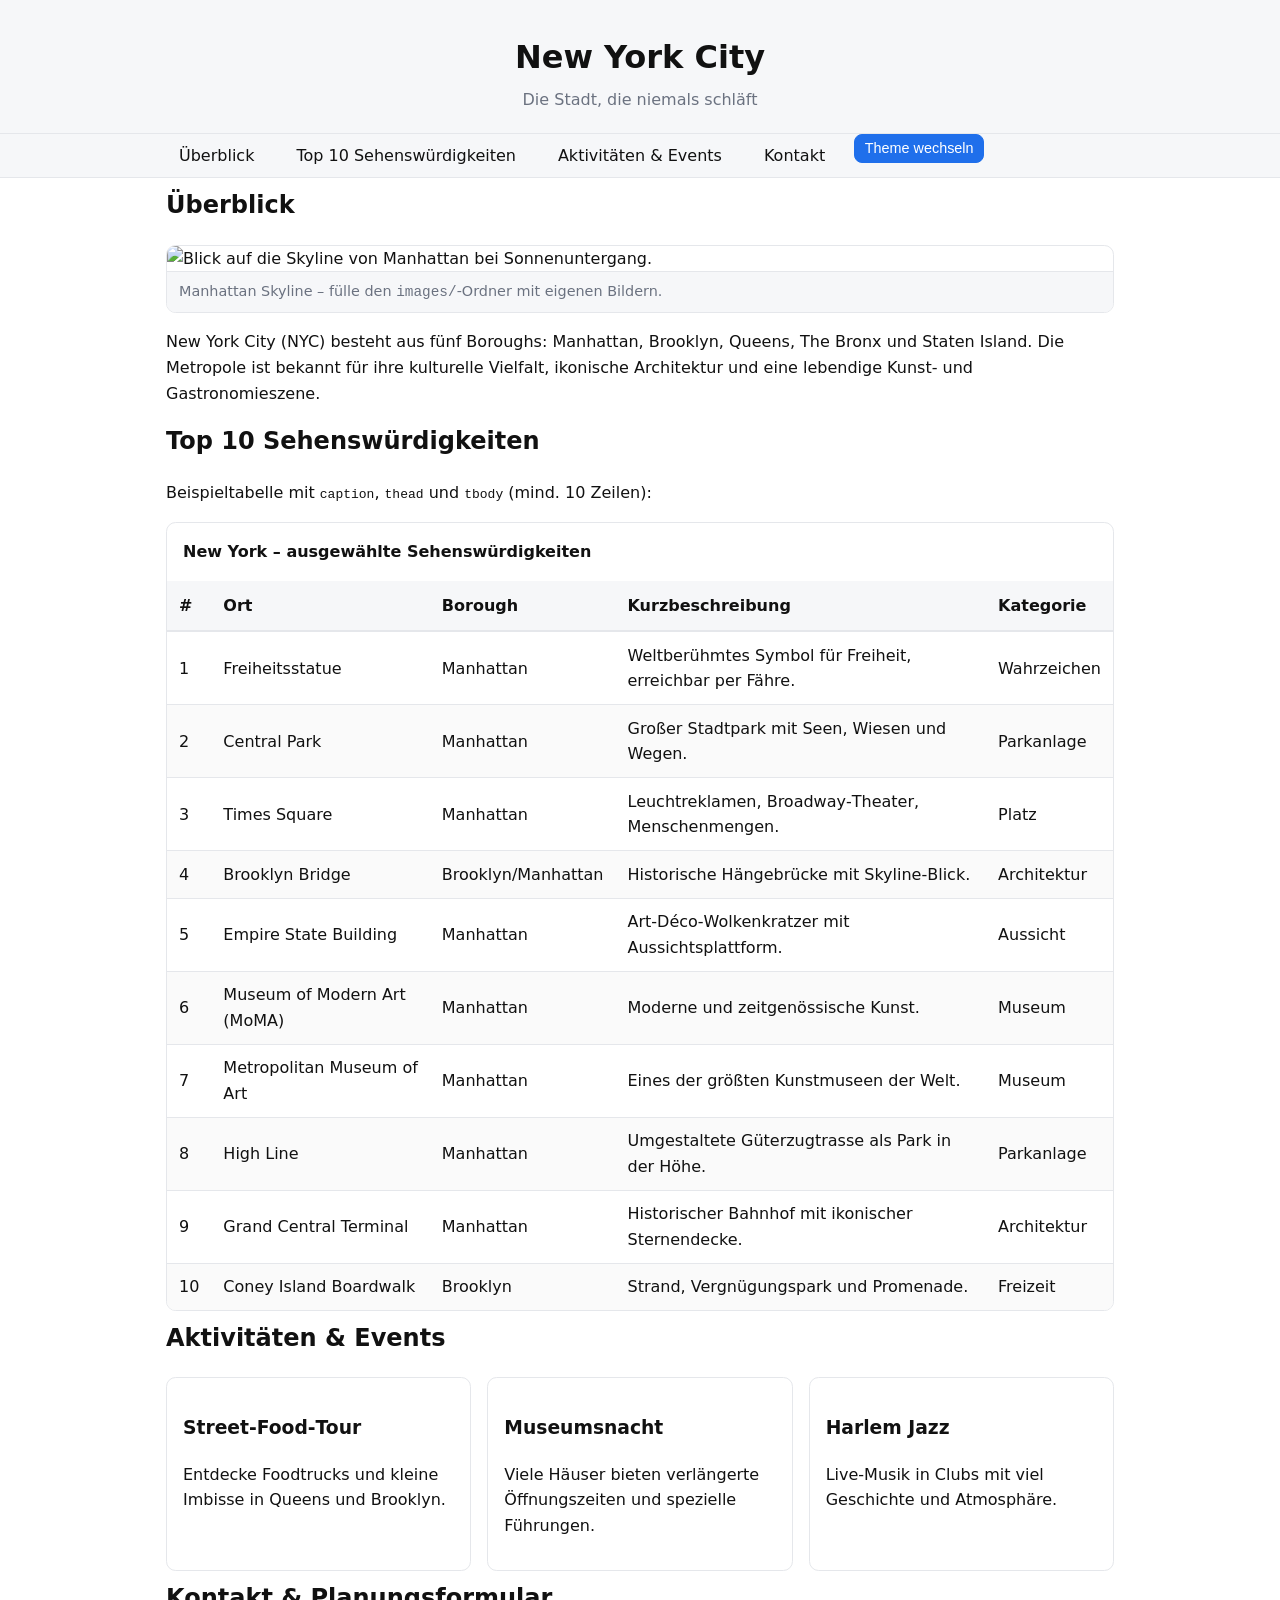
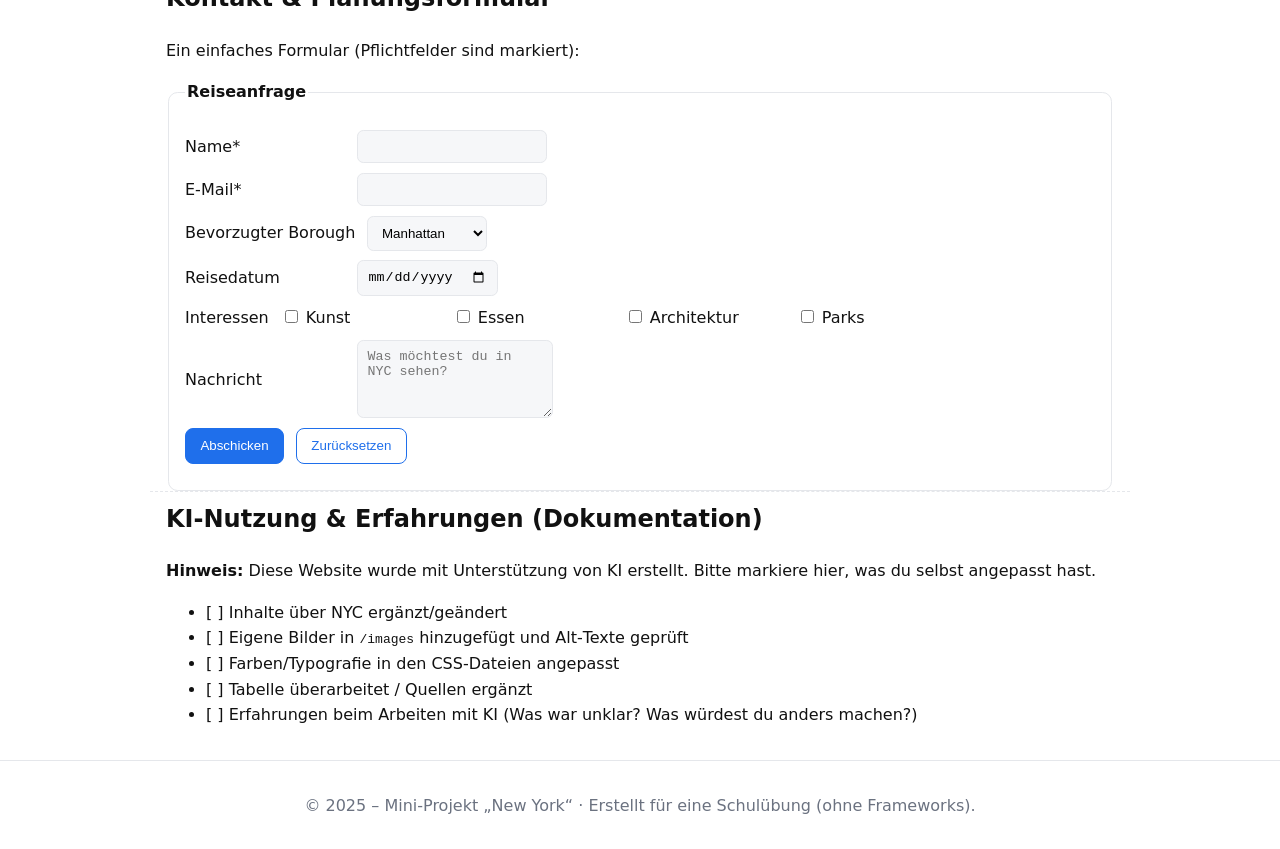
==== WMC-2526-Ekinci/aufgabe02/new-york-site/index.html @ 4901294f "Something" ====
<!DOCTYPE html>
<html lang="de">
<head>
  <meta charset="utf-8">
  <meta name="viewport" content="width=device-width, initial-scale=1">
  <title>New York – Mini‑Website</title>
  <meta name="description" content="Kleine Website über New York City: Überblick, Sehenswürdigkeiten, Aktivitäten und Kontakt.">
  <link id="theme" rel="stylesheet" href="css/theme-light.css">
  <script>
    
    function switchTheme() {
      const link = document.getElementById('theme');
      link.href = link.href.includes('theme-light.css')
        ? 'css/theme-accent.css'
        : 'css/theme-light.css';
    }
  </script>
</head>
<body>
<header>
  <div class="container">
    <h1>New York City</h1>
    <p class="tagline">Die Stadt, die niemals schläft</p>
  </div>
</header>

<nav aria-label="Hauptnavigation">
  <ul class="container">
    <li><a href="#ueberblick">Überblick</a></li>
    <li><a href="#tabelle">Top 10 Sehenswürdigkeiten</a></li>
    <li><a href="#aktivitaeten">Aktivitäten & Events</a></li>
    <li><a href="#kontakt">Kontakt</a></li>
    <li><button class="btn small" onclick="switchTheme()" type="button">Theme wechseln</button></li>
  </ul>
</nav>

<main class="container">
  <section id="ueberblick" aria-labelledby="h-ueberblick">
    <h2 id="h-ueberblick">Überblick</h2>
    <figure class="hero">
      <img src="images/skyline.jpg" alt="Blick auf die Skyline von Manhattan bei Sonnenuntergang.">
      <figcaption>Manhattan Skyline – fülle den <code>images/</code>‑Ordner mit eigenen Bildern.</figcaption>
    </figure>
    <p>
      New York City (NYC) besteht aus fünf Boroughs: Manhattan, Brooklyn, Queens, The Bronx und Staten Island.
      Die Metropole ist bekannt für ihre kulturelle Vielfalt, ikonische Architektur und eine lebendige Kunst‑ und
      Gastronomieszene.
    </p>
  </section>

  <section id="tabelle" aria-labelledby="h-tabelle">
    <h2 id="h-tabelle">Top 10 Sehenswürdigkeiten</h2>
    <p>Beispieltabelle mit <code>caption</code>, <code>thead</code> und <code>tbody</code> (mind. 10 Zeilen):</p>
    <div class="table-wrap">
      <table>
        <caption>New York – ausgewählte Sehenswürdigkeiten</caption>
        <thead>
          <tr>
            <th scope="col">#</th>
            <th scope="col">Ort</th>
            <th scope="col">Borough</th>
            <th scope="col">Kurzbeschreibung</th>
            <th scope="col">Kategorie</th>
          </tr>
        </thead>
        <tbody>
          <tr><td>1</td><td>Freiheitsstatue</td><td>Manhattan</td><td>Weltberühmtes Symbol für Freiheit, erreichbar per Fähre.</td><td>Wahrzeichen</td></tr>
          <tr><td>2</td><td>Central Park</td><td>Manhattan</td><td>Großer Stadtpark mit Seen, Wiesen und Wegen.</td><td>Parkanlage</td></tr>
          <tr><td>3</td><td>Times Square</td><td>Manhattan</td><td>Leuchtreklamen, Broadway‑Theater, Menschenmengen.</td><td>Platz</td></tr>
          <tr><td>4</td><td>Brooklyn Bridge</td><td>Brooklyn/Manhattan</td><td>Historische Hängebrücke mit Skyline‑Blick.</td><td>Architektur</td></tr>
          <tr><td>5</td><td>Empire State Building</td><td>Manhattan</td><td>Art‑Déco‑Wolkenkratzer mit Aussichtsplattform.</td><td>Aussicht</td></tr>
          <tr><td>6</td><td>Museum of Modern Art (MoMA)</td><td>Manhattan</td><td>Moderne und zeitgenössische Kunst.</td><td>Museum</td></tr>
          <tr><td>7</td><td>Metropolitan Museum of Art</td><td>Manhattan</td><td>Eines der größten Kunstmuseen der Welt.</td><td>Museum</td></tr>
          <tr><td>8</td><td>High Line</td><td>Manhattan</td><td>Umgestaltete Güterzugtrasse als Park in der Höhe.</td><td>Parkanlage</td></tr>
          <tr><td>9</td><td>Grand Central Terminal</td><td>Manhattan</td><td>Historischer Bahnhof mit ikonischer Sternendecke.</td><td>Architektur</td></tr>
          <tr><td>10</td><td>Coney Island Boardwalk</td><td>Brooklyn</td><td>Strand, Vergnügungspark und Promenade.</td><td>Freizeit</td></tr>
        </tbody>
      </table>
    </div>
  </section>

  <section id="aktivitaeten" aria-labelledby="h-aktiv">
    <h2 id="h-aktiv">Aktivitäten & Events</h2>
    <div class="grid">
      <article>
        <h3>Street‑Food‑Tour</h3>
        <p>Entdecke Foodtrucks und kleine Imbisse in Queens und Brooklyn.</p>
      </article>
      <article>
        <h3>Museumsnacht</h3>
        <p>Viele Häuser bieten verlängerte Öffnungszeiten und spezielle Führungen.</p>
      </article>
      <article>
        <h3>Harlem Jazz</h3>
        <p>Live‑Musik in Clubs mit viel Geschichte und Atmosphäre.</p>
      </article>
    </div>
  </section>

  <section id="kontakt" aria-labelledby="h-kontakt">
    <h2 id="h-kontakt">Kontakt & Planungsformular</h2>
    <p>Ein einfaches Formular (Pflichtfelder sind markiert):</p>
    <form action="#" method="post">
      <fieldset>
        <legend>Reiseanfrage</legend>
        <div class="form-row">
          <label for="name">Name* </label>
          <input id="name" name="name" type="text" required>
        </div>
        <div class="form-row">
          <label for="email">E‑Mail* </label>
          <input id="email" name="email" type="email" required>
        </div>
        <div class="form-row">
          <label for="bezirk">Bevorzugter Borough</label>
          <select id="bezirk" name="bezirk">
            <option>Manhattan</option>
            <option>Brooklyn</option>
            <option>Queens</option>
            <option>The Bronx</option>
            <option>Staten Island</option>
          </select>
        </div>
        <div class="form-row">
          <label for="datum">Reisedatum</label>
          <input id="datum" name="datum" type="date">
        </div>
        <div class="form-row">
          <span>Interessen</span>
          <label><input type="checkbox" name="interessen" value="kunst"> Kunst</label>
          <label><input type="checkbox" name="interessen" value="essen"> Essen</label>
          <label><input type="checkbox" name="interessen" value="architektur"> Architektur</label>
          <label><input type="checkbox" name="interessen" value="parks"> Parks</label>
        </div>
        <div class="form-row">
          <label for="nachricht">Nachricht</label>
          <textarea id="nachricht" name="nachricht" rows="4" placeholder="Was möchtest du in NYC sehen?"></textarea>
        </div>
        <div class="form-row">
          <button class="btn" type="submit">Abschicken</button>
          <button class="btn ghost" type="reset">Zurücksetzen</button>
        </div>
      </fieldset>
    </form>
  </section>
</main>

<aside class="container" aria-labelledby="h-aside">
  <h2 id="h-aside">KI‑Nutzung & Erfahrungen (Dokumentation)</h2>
  <p><strong>Hinweis:</strong> Diese Website wurde mit Unterstützung von KI erstellt. Bitte markiere hier, was du selbst angepasst hast.</p>
  <ul class="checklist">
    <li>[ ] Inhalte über NYC ergänzt/geändert</li>
    <li>[ ] Eigene Bilder in <code>/images</code> hinzugefügt und Alt‑Texte geprüft</li>
    <li>[ ] Farben/Typografie in den CSS‑Dateien angepasst</li>
    <li>[ ] Tabelle überarbeitet / Quellen ergänzt</li>
    <li>[ ] Erfahrungen beim Arbeiten mit KI (Was war unklar? Was würdest du anders machen?)</li>
  </ul>
</aside>

<footer>
  <div class="container">
    <p>&copy; 2025 – Mini‑Projekt „New York“ · Erstellt für eine Schulübung (ohne Frameworks).</p>
  </div>
</footer>
</body>
</html>
---- WMC-2526-Ekinci/aufgabe02/new-york-site/css/theme-light.css ----
:root{
  --bg: #ffffff;
  --text: #111111;
  --muted: #6b7280;
  --primary: #1f6feb;
  --primary-contrast: #ffffff;
  --surface: #f6f7f9;
  --border: #e5e7eb;
  --stripe: #fafafa;
  --heading-font: system-ui, -apple-system, "Segoe UI", Roboto, Arial, sans-serif;
  --body-font: system-ui, -apple-system, "Segoe UI", Roboto, Arial, sans-serif;
}

*{box-sizing:border-box}
html,body{
  margin:0; padding:0;
  background:var(--bg); color:var(--text);
  font-family:var(--body-font); line-height:1.6;
}
.container{max-width:980px; margin:0 auto; padding:0 1rem}
header{
  background:var(--surface);
  border-bottom:1px solid var(--border);
  text-align:center; padding:2rem 0 1.25rem;
}
header h1{margin:0 0 .25rem; font-size:2rem}
.tagline{margin:0; color:var(--muted)}

nav{background:var(--surface); border-bottom:1px solid var(--border)}
nav ul{
  list-style:none; margin:0; padding:.5rem 0;
  display:flex; gap:1rem; flex-wrap:wrap;
}
nav a{
  display:inline-block; padding:.5rem .75rem; border-radius:.4rem;
  text-decoration:none; color:var(--text); border:1px solid transparent;
}
nav a:hover{border-color:var(--border); background:#fff}

.btn{
  display:inline-block; padding:.6rem .9rem; border-radius:.5rem;
  border:1px solid var(--primary); background:var(--primary);
  color:var(--primary-contrast); cursor:pointer;
}
.btn.ghost{background:transparent; color:var(--primary)}
.btn.small{padding:.35rem .6rem; font-size:.9rem}


main{padding:2rem 0}
h2{margin-top:.5rem}
.hero{
  margin:0; border:1px solid var(--border); border-radius:.6rem;
  background:#fff; overflow:hidden;
}
.hero img{display:block; width:100%; height:auto}
.hero figcaption{
  font-size:.9rem; color:var(--muted);
  padding:.5rem .75rem; background:var(--surface); border-top:1px solid var(--border);
}


.grid{display:flex; gap:1rem; flex-wrap:wrap}
.grid article{
  flex:1 1 30%; border:1px solid var(--border);
  background:#fff; border-radius:.6rem; padding:1rem;
}

.table-wrap{overflow:auto; border:1px solid var(--border); border-radius:.6rem; background:#fff}
table{width:100%; border-collapse:collapse}
caption{caption-side:top; text-align:left; font-weight:600; padding:1rem}
thead th{
  background:var(--surface); border-bottom:2px solid var(--border);
  text-align:left; padding:.75rem;
}
tbody td{padding:.65rem .75rem; border-top:1px solid var(--border)}
tbody tr:nth-child(even){background:var(--stripe)}


form fieldset{
  border:1px solid var(--border); border-radius:.6rem;
  padding:1rem; background:#fff;
}
form legend{font-weight:600}
.form-row{display:flex; gap:.75rem; align-items:center; flex-wrap:wrap; margin:.6rem 0}
label{min-width:160px}
input[type="text"], input[type="email"], input[type="date"], select, textarea{
  border:1px solid var(--border); border-radius:.4rem;
  padding:.5rem .6rem; background:var(--surface);
}
input:focus, select:focus, textarea:focus{
  outline:3px solid rgba(31,111,235,.2); border-color:var(--primary);
}


aside{border-top:1px dashed var(--border); padding:1.5rem 0; margin-top:1rem}
footer{
  margin-top:2rem; border-top:1px solid var(--border);
  padding:1rem 0; color:var(--muted); text-align:center;
}
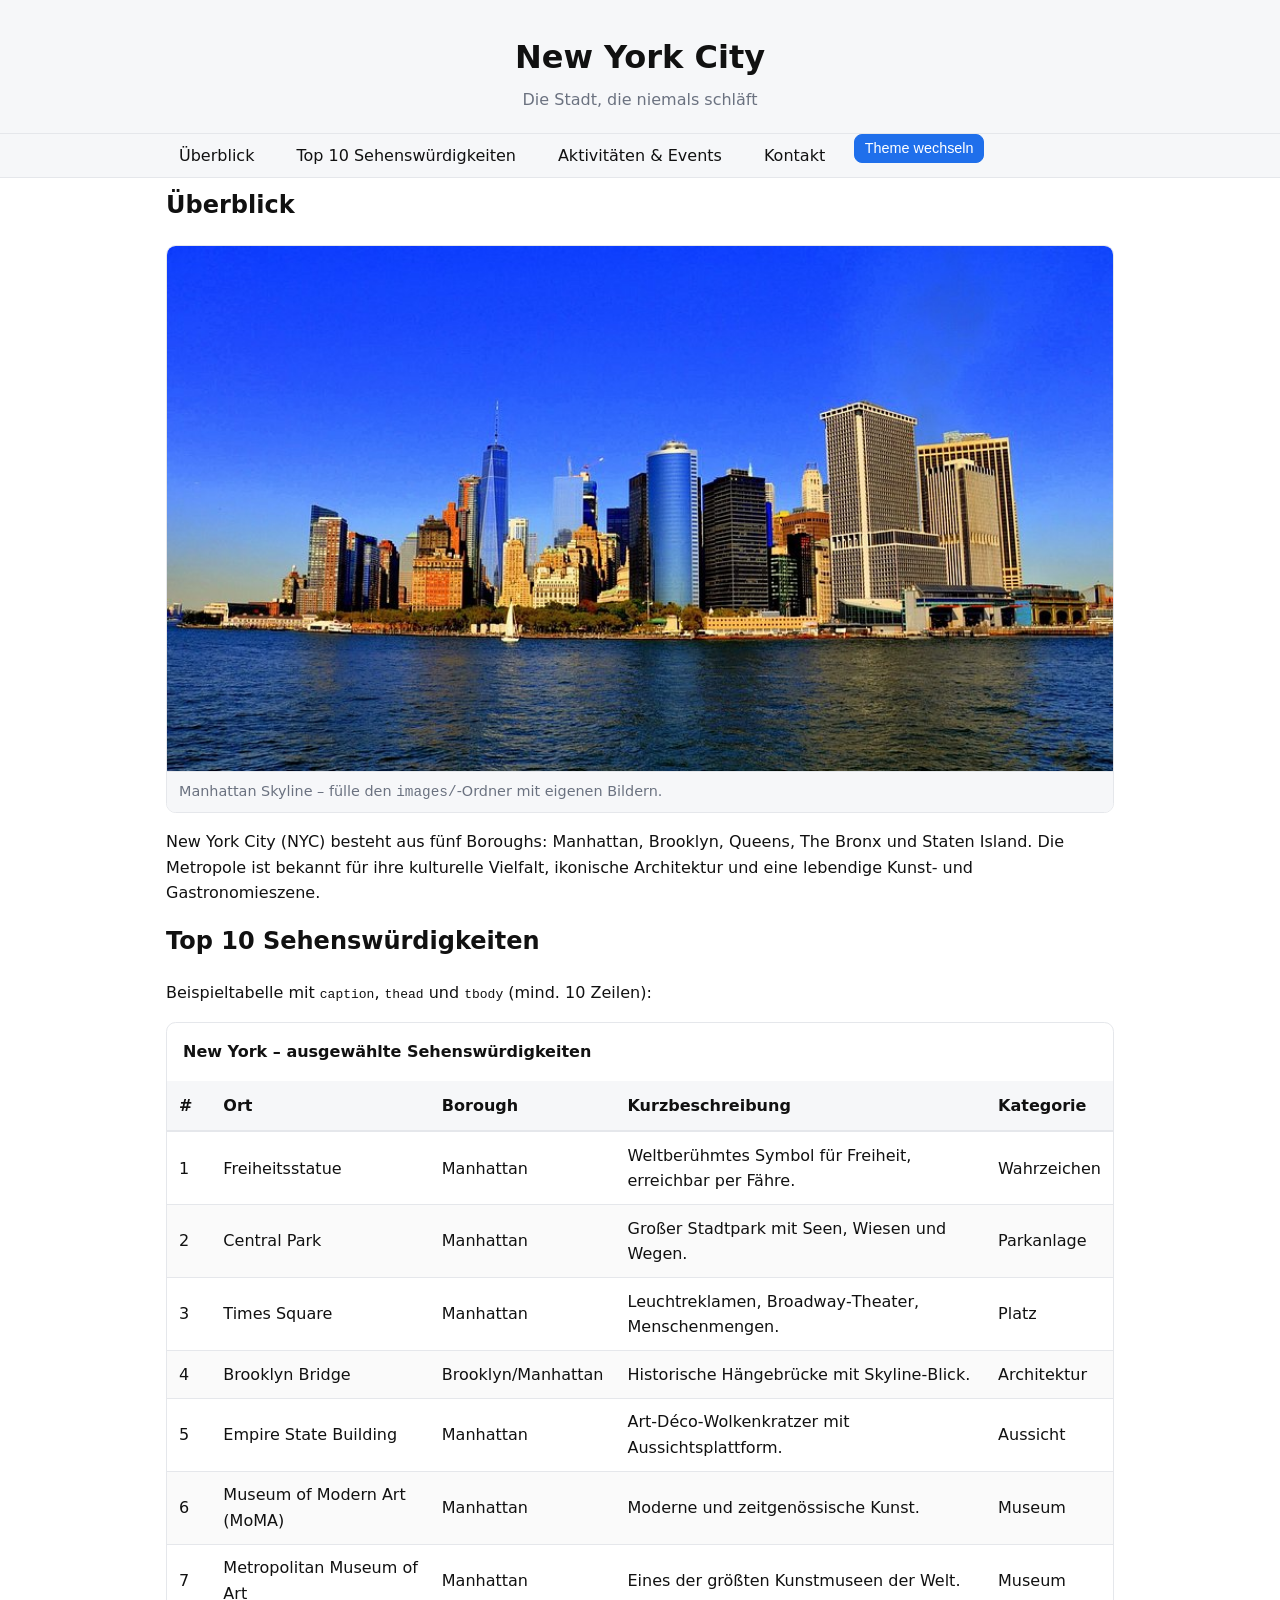
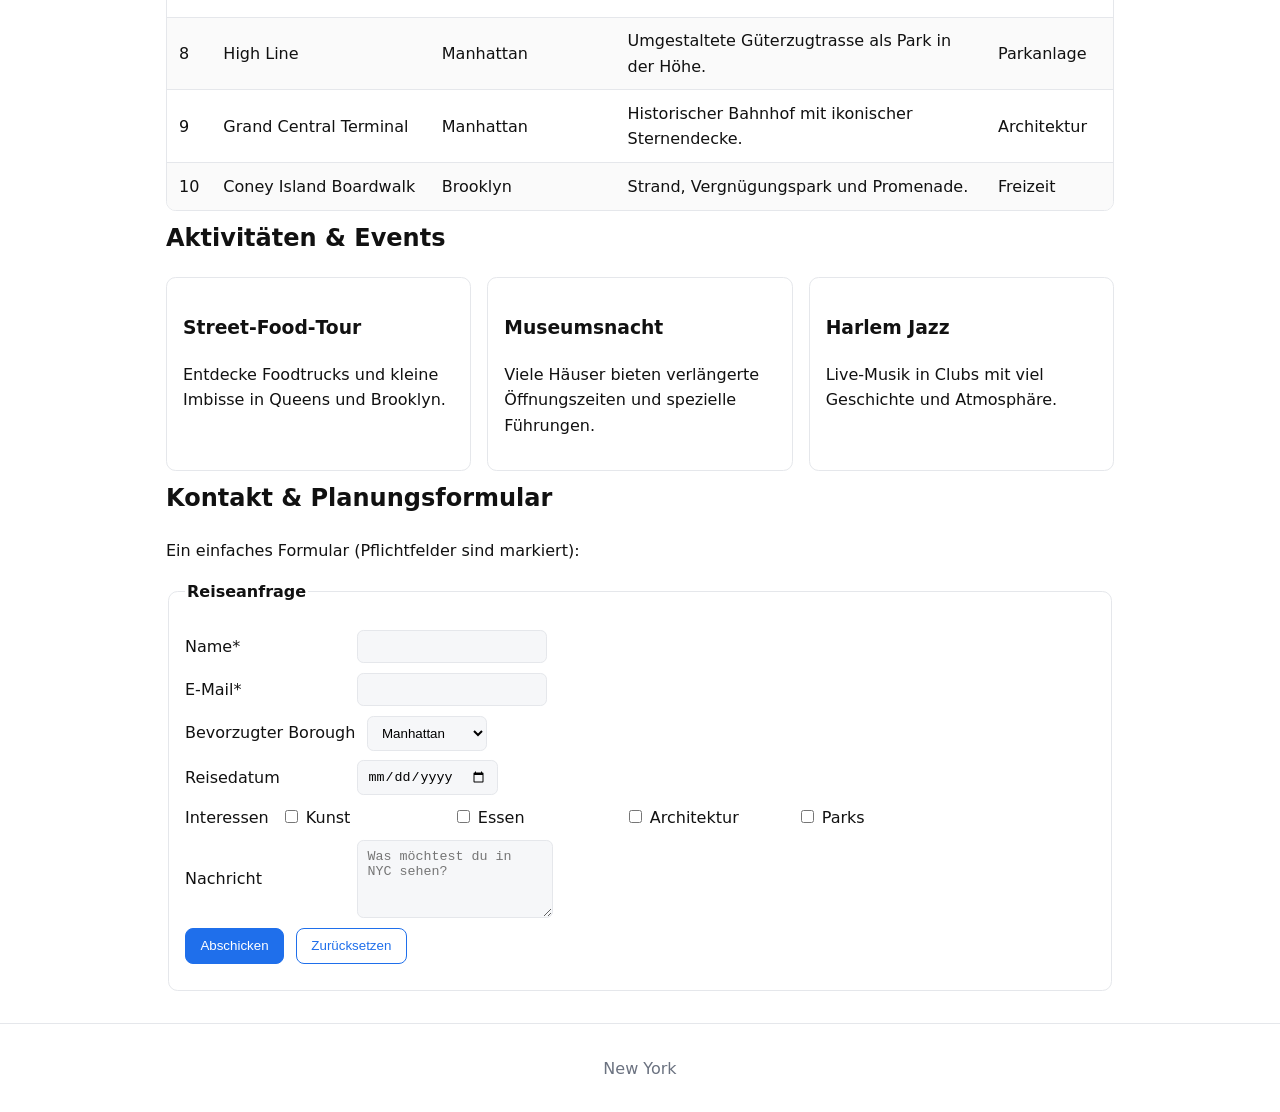
==== commit 79abea7f: "Something" ====
--- a/WMC-2526-Ekinci/aufgabe02/new-york-site/index.html
+++ b/WMC-2526-Ekinci/aufgabe02/new-york-site/index.html
@@ -145,21 +145,11 @@
   </section>
 </main>
 
-<aside class="container" aria-labelledby="h-aside">
-  <h2 id="h-aside">KI‑Nutzung & Erfahrungen (Dokumentation)</h2>
-  <p><strong>Hinweis:</strong> Diese Website wurde mit Unterstützung von KI erstellt. Bitte markiere hier, was du selbst angepasst hast.</p>
-  <ul class="checklist">
-    <li>[ ] Inhalte über NYC ergänzt/geändert</li>
-    <li>[ ] Eigene Bilder in <code>/images</code> hinzugefügt und Alt‑Texte geprüft</li>
-    <li>[ ] Farben/Typografie in den CSS‑Dateien angepasst</li>
-    <li>[ ] Tabelle überarbeitet / Quellen ergänzt</li>
-    <li>[ ] Erfahrungen beim Arbeiten mit KI (Was war unklar? Was würdest du anders machen?)</li>
-  </ul>
-</aside>
+
 
 <footer>
   <div class="container">
-    <p>&copy; 2025 – Mini‑Projekt „New York“ · Erstellt für eine Schulübung (ohne Frameworks).</p>
+    <p>New York</p>
   </div>
 </footer>
 </body>
